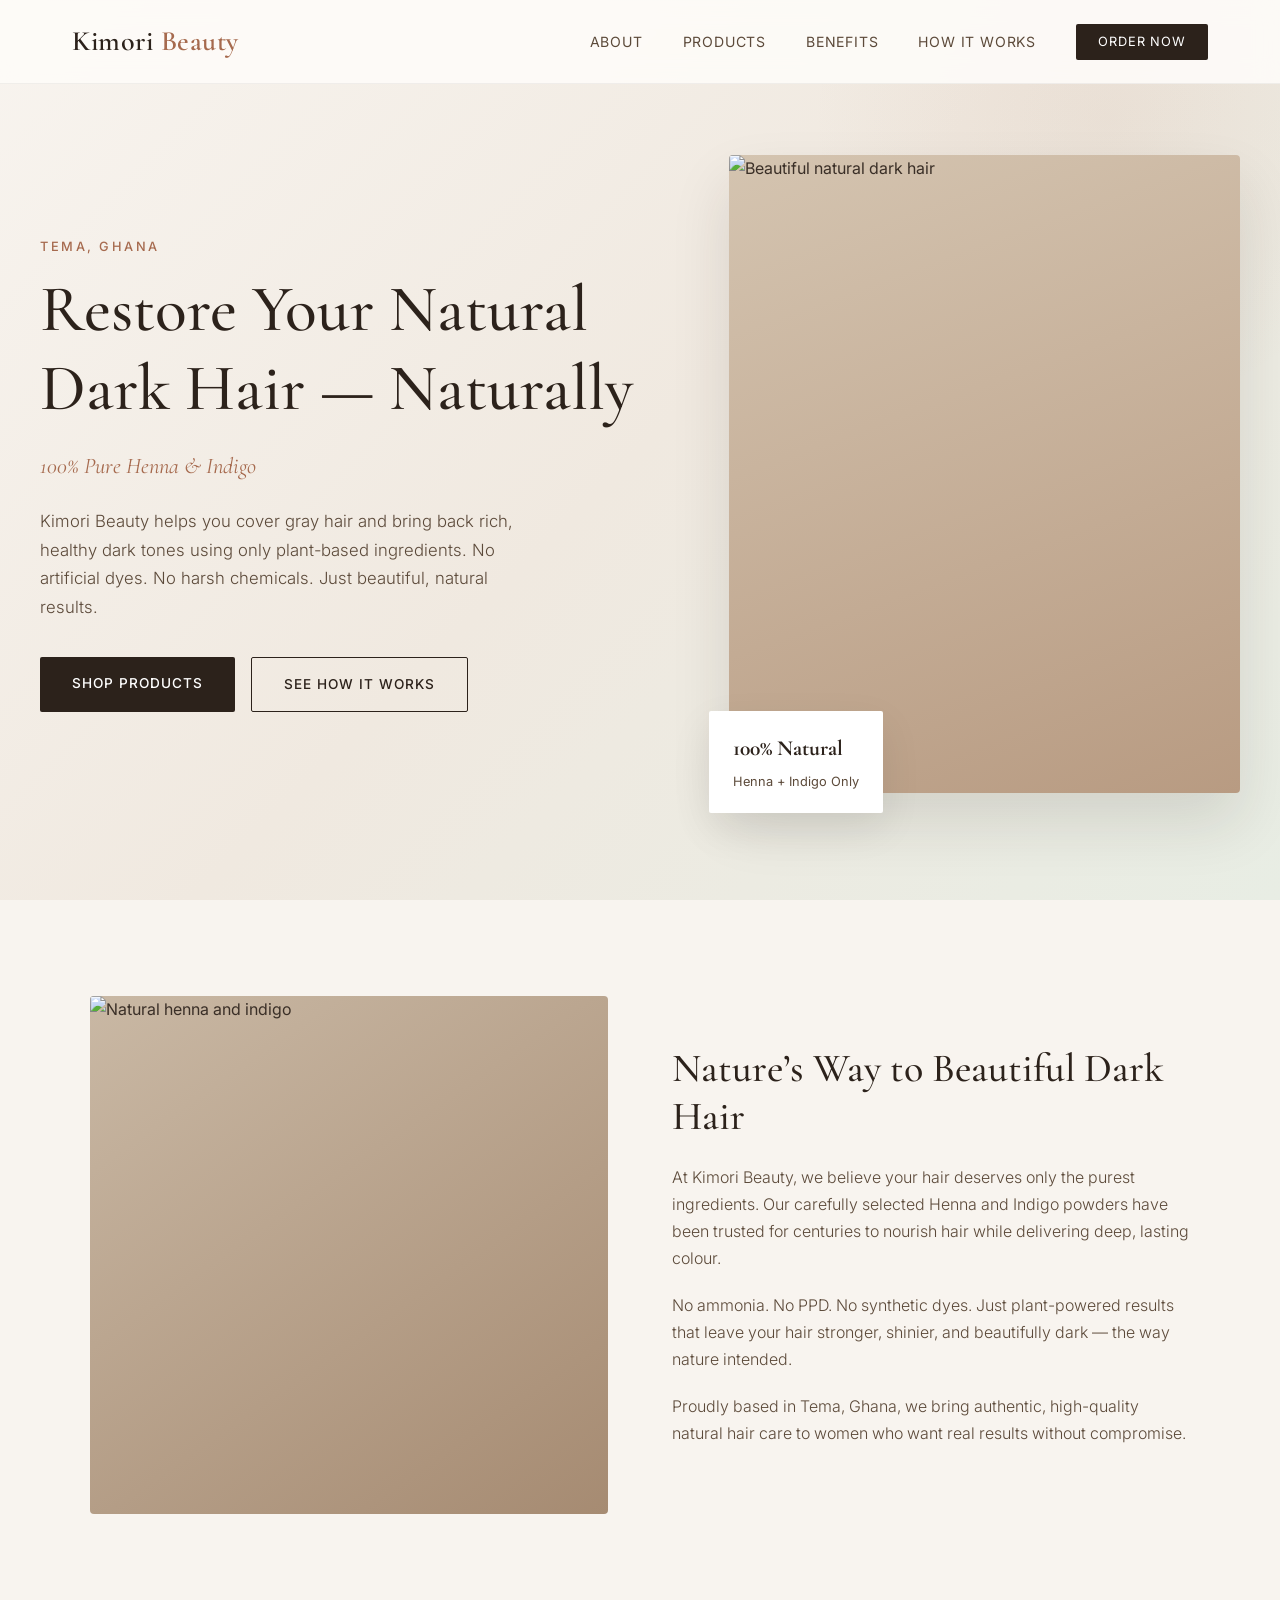
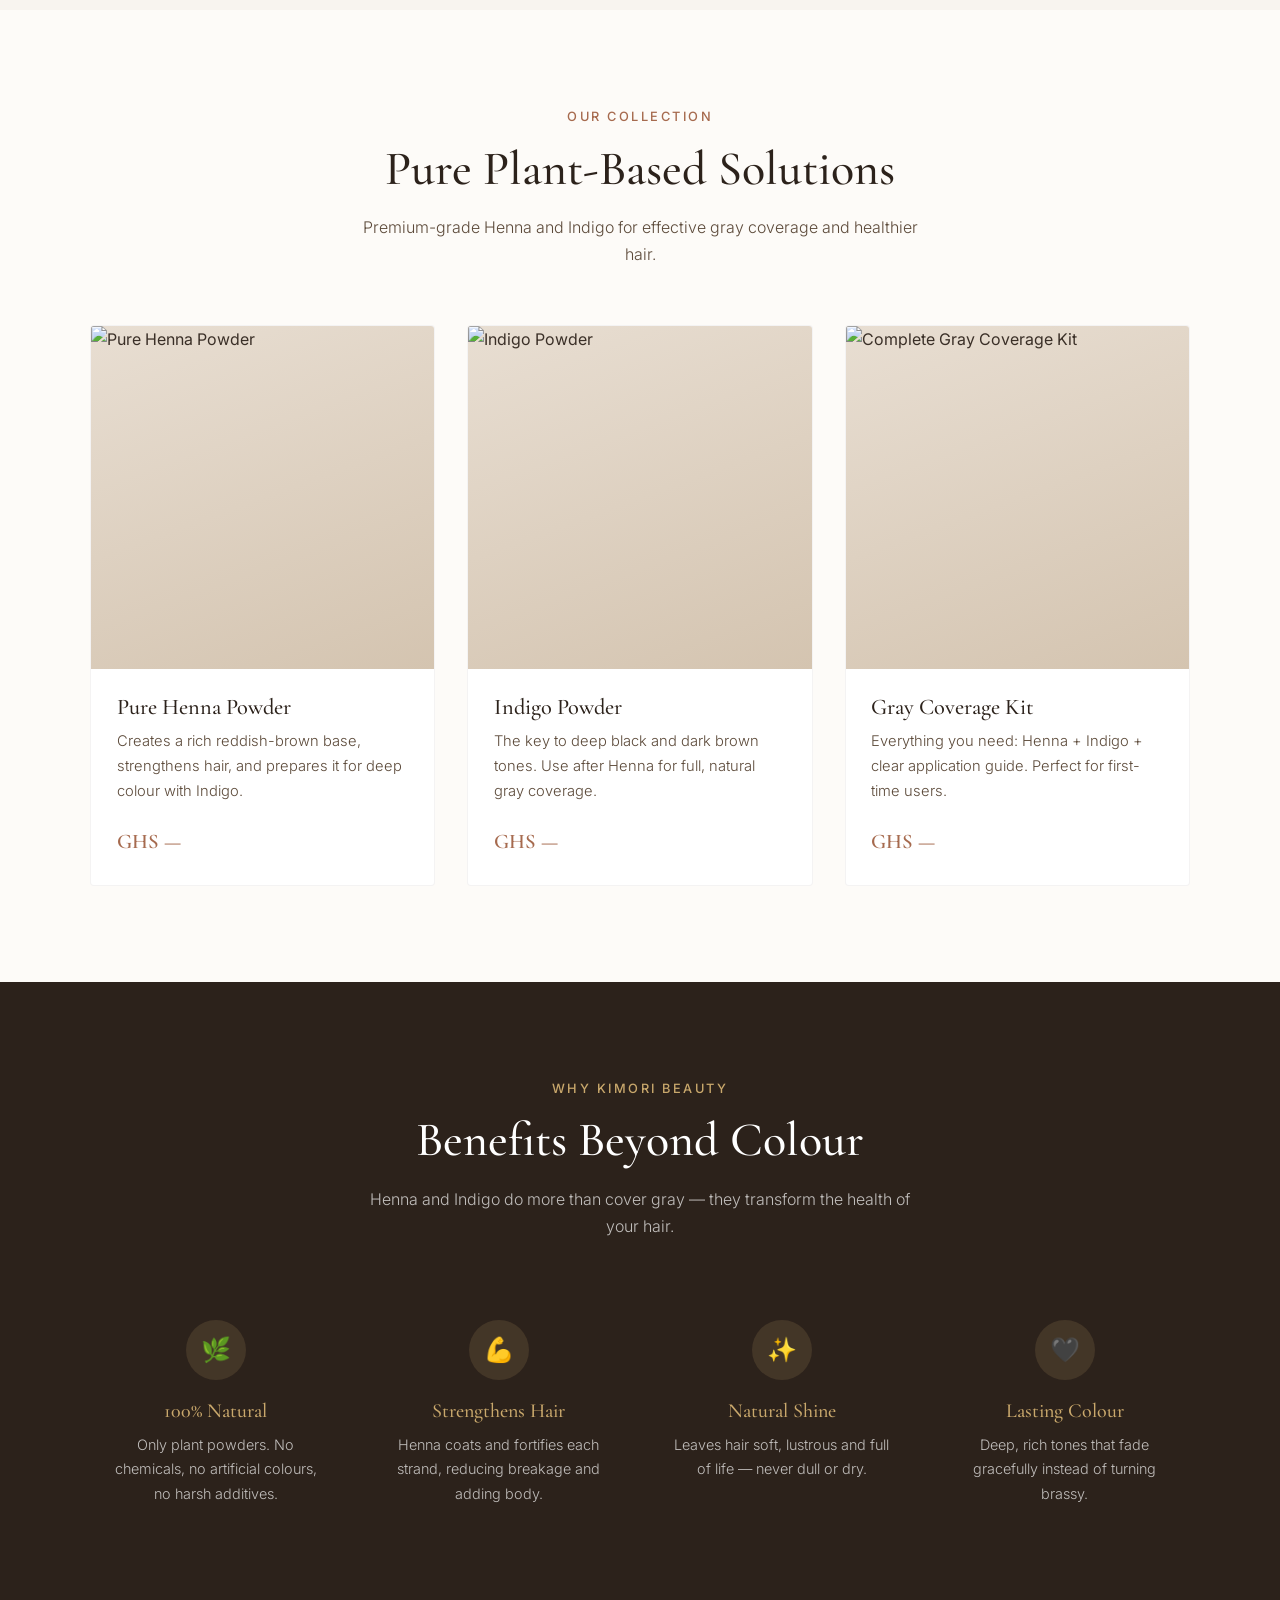
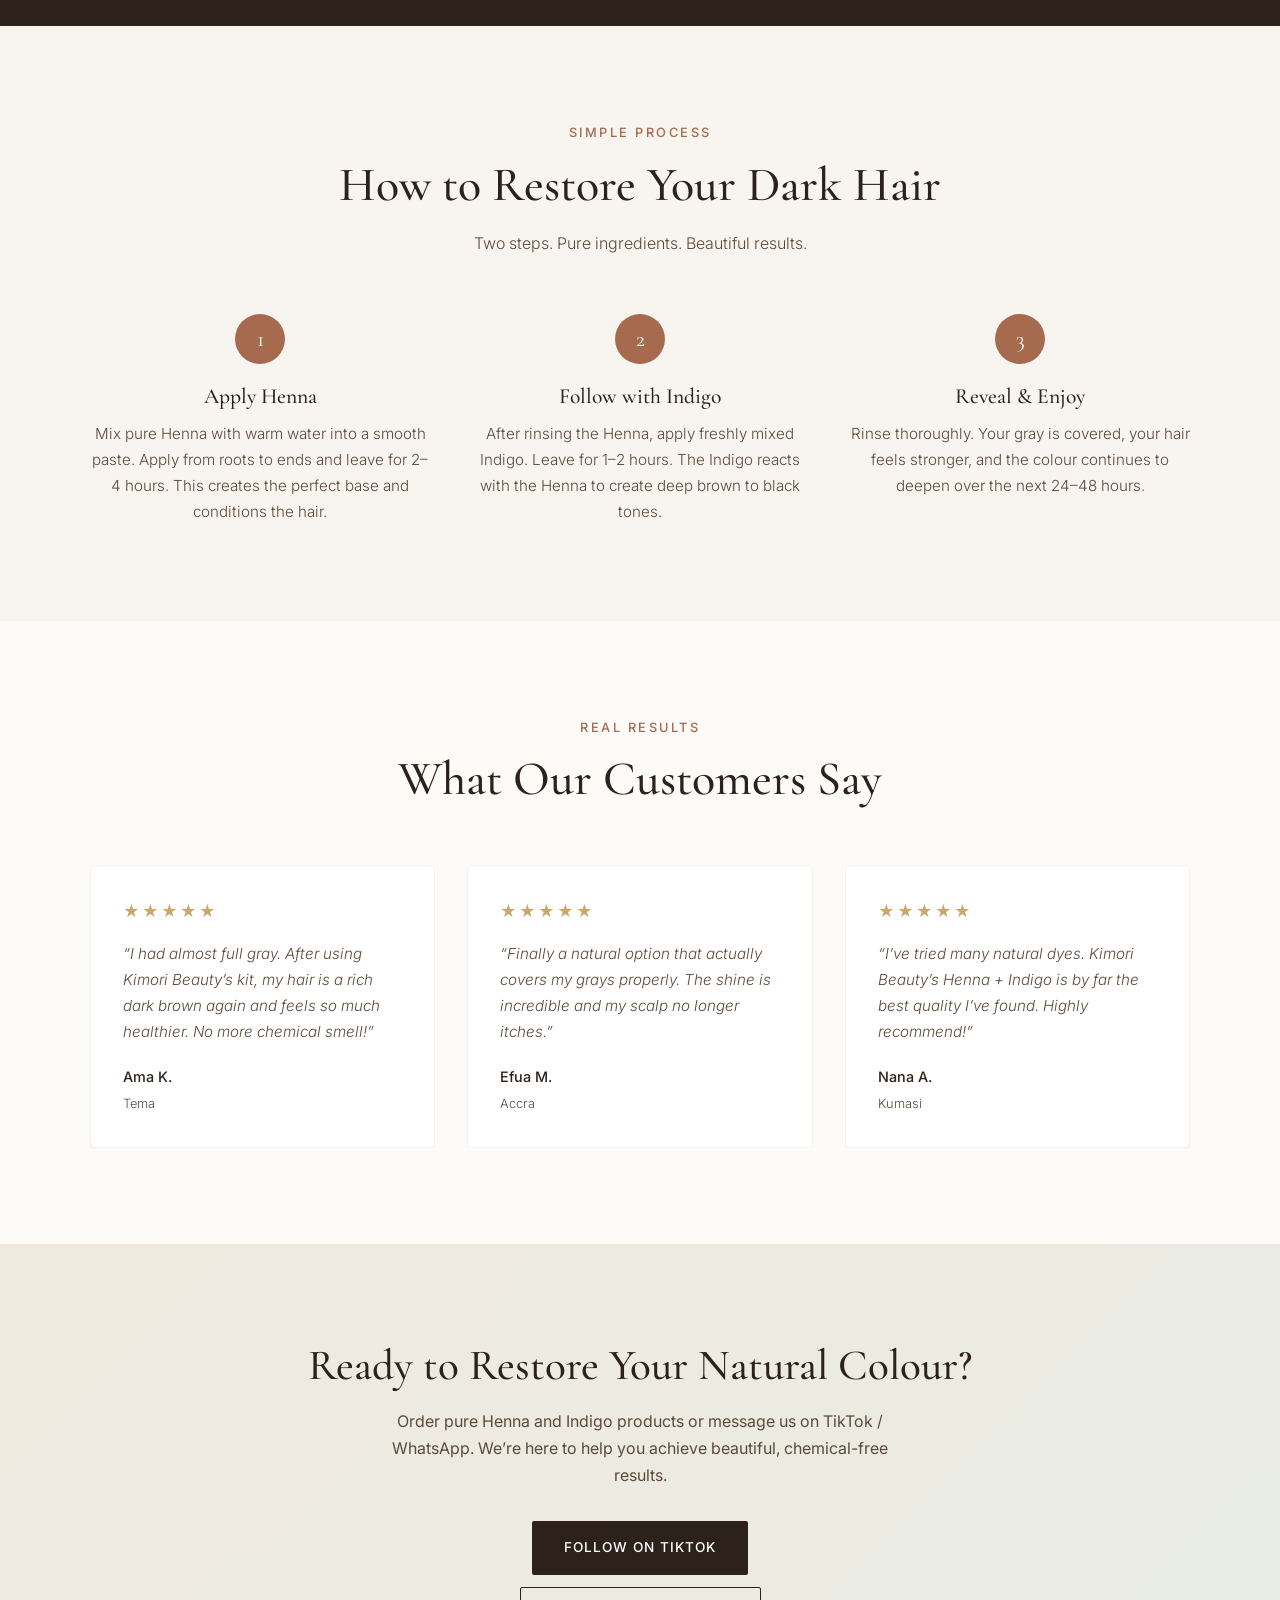
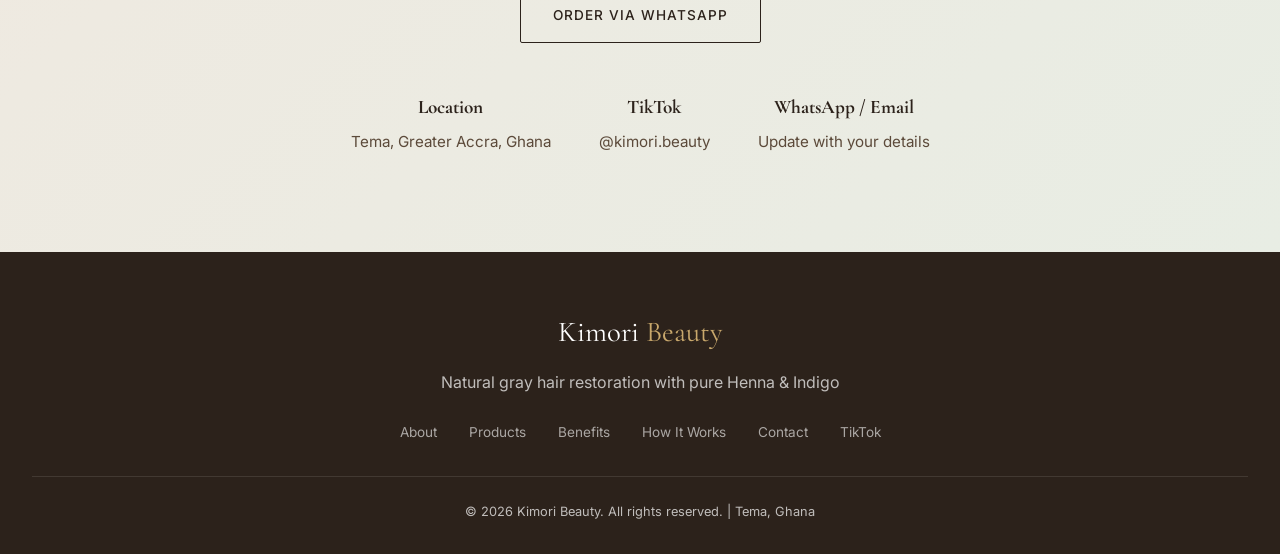
==== Index.html @ 527d9e19 "Add initial HTML structure for Kimori Beauty website This HTML file contains the complete structure " ====
<!DOCTYPE html>
<html lang="en">
<head>
  <meta charset="UTF-8">
  <meta name="viewport" content="width=device-width, initial-scale=1.0">
  <title>Kimori Beauty | Natural Gray Hair Restoration with Henna & Indigo | Tema, Ghana</title>
  <meta name="description" content="Kimori Beauty – Restore your natural dark hair with pure Henna and Indigo. 100% natural, chemical-free gray coverage. Based in Tema, Ghana.">
  <link rel="preconnect" href="https://fonts.googleapis.com">
  <link rel="preconnect" href="https://fonts.gstatic.com" crossorigin>
  <link href="https://fonts.googleapis.com/css2?family=Cormorant+Garamond:ital,wght@0,400;0,500;0,600;0,700;1,400&family=Inter:wght@300;400;500;600&display=swap" rel="stylesheet">
  <style>
    :root {
      --cream: #f8f4ef;
      --warm-white: #fdfbf8;
      --deep-brown: #2c221b;
      --soft-brown: #5c4a3a;
      --terracotta: #a66a4e;
      --sage: #7d8c6e;
      --gold: #c9a86c;
      --text: #3a2f27;
    }

    * { margin: 0; padding: 0; box-sizing: border-box; }

    body {
      font-family: 'Inter', sans-serif;
      background: var(--warm-white);
      color: var(--text);
      line-height: 1.7;
      overflow-x: hidden;
    }

    h1, h2, h3, h4 {
      font-family: 'Cormorant Garamond', serif;
      font-weight: 500;
      line-height: 1.2;
    }

    /* Navigation */
    nav {
      position: fixed;
      top: 0;
      width: 100%;
      z-index: 1000;
      background: rgba(253, 251, 248, 0.93);
      backdrop-filter: blur(12px);
      border-bottom: 1px solid rgba(44, 34, 27, 0.06);
      transition: all 0.3s ease;
    }

    nav.scrolled { box-shadow: 0 4px 30px rgba(44, 34, 27, 0.06); }

    .nav-container {
      max-width: 1200px;
      margin: 0 auto;
      padding: 1.1rem 2rem;
      display: flex;
      justify-content: space-between;
      align-items: center;
    }

    .logo {
      font-family: 'Cormorant Garamond', serif;
      font-size: 1.75rem;
      font-weight: 600;
      color: var(--deep-brown);
      text-decoration: none;
      letter-spacing: 0.5px;
    }

    .logo span { color: var(--terracotta); }

    .nav-links {
      display: flex;
      gap: 2.5rem;
      list-style: none;
    }

    .nav-links a {
      text-decoration: none;
      color: var(--soft-brown);
      font-size: 0.88rem;
      font-weight: 400;
      letter-spacing: 0.8px;
      text-transform: uppercase;
      transition: color 0.3s;
    }

    .nav-links a:hover { color: var(--terracotta); }

    .nav-cta {
      background: var(--deep-brown);
      color: white !important;
      padding: 0.65rem 1.4rem;
      border-radius: 2px;
      font-size: 0.8rem !important;
    }

    .nav-cta:hover { background: var(--terracotta) !important; }

    .mobile-toggle {
      display: none;
      background: none;
      border: none;
      font-size: 1.5rem;
      cursor: pointer;
      color: var(--deep-brown);
    }

    /* Hero */
    .hero {
      min-height: 100vh;
      display: flex;
      align-items: center;
      background: linear-gradient(135deg, #f8f4ef 0%, #f0e9e0 50%, #e8ede4 100%);
      position: relative;
      padding: 8rem 2rem 5rem;
      overflow: hidden;
    }

    .hero::before {
      content: '';
      position: absolute;
      top: -20%;
      right: -10%;
      width: 600px;
      height: 600px;
      background: radial-gradient(circle, rgba(166, 106, 78, 0.08) 0%, transparent 70%);
      border-radius: 50%;
    }

    .hero-content {
      max-width: 1200px;
      margin: 0 auto;
      width: 100%;
      display: grid;
      grid-template-columns: 1.1fr 0.9fr;
      gap: 4rem;
      align-items: center;
      position: relative;
      z-index: 2;
    }

    .hero-text .eyebrow {
      font-size: 0.8rem;
      letter-spacing: 2.5px;
      text-transform: uppercase;
      color: var(--terracotta);
      margin-bottom: 0.8rem;
      font-weight: 500;
    }

    .hero-text h1 {
      font-size: clamp(2.8rem, 5.5vw, 4.1rem);
      color: var(--deep-brown);
      margin-bottom: 1.2rem;
    }

    .hero-text .subtitle {
      font-family: 'Cormorant Garamond', serif;
      font-size: 1.4rem;
      color: var(--terracotta);
      font-style: italic;
      margin-bottom: 1.4rem;
    }

    .hero-text p {
      font-size: 1.05rem;
      color: var(--soft-brown);
      max-width: 480px;
      margin-bottom: 2.2rem;
      font-weight: 300;
    }

    .hero-btns {
      display: flex;
      gap: 1rem;
      flex-wrap: wrap;
    }

    .btn {
      display: inline-block;
      padding: 0.95rem 2rem;
      text-decoration: none;
      font-size: 0.85rem;
      letter-spacing: 1px;
      text-transform: uppercase;
      font-weight: 500;
      transition: all 0.3s ease;
      border-radius: 2px;
    }

    .btn-primary {
      background: var(--deep-brown);
      color: white;
    }

    .btn-primary:hover {
      background: var(--terracotta);
      transform: translateY(-2px);
    }

    .btn-secondary {
      border: 1px solid var(--deep-brown);
      color: var(--deep-brown);
    }

    .btn-secondary:hover {
      background: var(--deep-brown);
      color: white;
    }

    .hero-image {
      position: relative;
    }

    .hero-image-inner {
      aspect-ratio: 4/5;
      background: linear-gradient(160deg, #d4c4b0, #b89b82);
      border-radius: 4px;
      overflow: hidden;
      box-shadow: 0 30px 60px rgba(44, 34, 27, 0.12);
    }

    .hero-image-inner img {
      width: 100%;
      height: 100%;
      object-fit: cover;
    }

    .hero-badge {
      position: absolute;
      bottom: -20px;
      left: -20px;
      background: white;
      padding: 1.2rem 1.5rem;
      box-shadow: 0 15px 40px rgba(0,0,0,0.08);
      border-radius: 2px;
    }

    .hero-badge strong {
      display: block;
      font-family: 'Cormorant Garamond', serif;
      font-size: 1.35rem;
      color: var(--deep-brown);
    }

    .hero-badge span {
      font-size: 0.8rem;
      color: var(--soft-brown);
    }

    /* Sections */
    section { padding: 6rem 2rem; }

    .container {
      max-width: 1100px;
      margin: 0 auto;
    }

    .section-header {
      text-align: center;
      margin-bottom: 3.5rem;
    }

    .section-header .eyebrow {
      font-size: 0.8rem;
      letter-spacing: 2.5px;
      text-transform: uppercase;
      color: var(--terracotta);
      margin-bottom: 0.8rem;
      font-weight: 500;
    }

    .section-header h2 {
      font-size: clamp(2.2rem, 4vw, 3rem);
      color: var(--deep-brown);
      margin-bottom: 1rem;
    }

    .section-header p {
      max-width: 560px;
      margin: 0 auto;
      color: var(--soft-brown);
      font-weight: 300;
    }

    /* Welcome */
    .welcome { background: var(--cream); }

    .welcome-grid {
      display: grid;
      grid-template-columns: 1fr 1fr;
      gap: 4rem;
      align-items: center;
    }

    .welcome-text h2 {
      font-size: 2.5rem;
      color: var(--deep-brown);
      margin-bottom: 1.5rem;
    }

    .welcome-text p {
      margin-bottom: 1.2rem;
      color: var(--soft-brown);
      font-weight: 300;
    }

    .welcome-image {
      aspect-ratio: 1;
      background: linear-gradient(145deg, #c9b8a4, #a68b72);
      border-radius: 4px;
      overflow: hidden;
    }

    .welcome-image img {
      width: 100%;
      height: 100%;
      object-fit: cover;
    }

    /* Products */
    .products { background: var(--warm-white); }

    .products-grid {
      display: grid;
      grid-template-columns: repeat(3, 1fr);
      gap: 2rem;
    }

    .product-card {
      background: white;
      border-radius: 4px;
      overflow: hidden;
      transition: transform 0.35s ease, box-shadow 0.35s ease;
      border: 1px solid rgba(44, 34, 27, 0.05);
    }

    .product-card:hover {
      transform: translateY(-8px);
      box-shadow: 0 25px 50px rgba(44, 34, 27, 0.1);
    }

    .product-image {
      aspect-ratio: 1;
      background: linear-gradient(160deg, #e8ded2, #d4c4b0);
      overflow: hidden;
    }

    .product-image img {
      width: 100%;
      height: 100%;
      object-fit: cover;
    }

    .product-info { padding: 1.6rem; }

    .product-info h3 {
      font-size: 1.4rem;
      color: var(--deep-brown);
      margin-bottom: 0.5rem;
    }

    .product-info p {
      font-size: 0.92rem;
      color: var(--soft-brown);
      margin-bottom: 1.2rem;
      font-weight: 300;
    }

    .product-price {
      font-family: 'Cormorant Garamond', serif;
      font-size: 1.3rem;
      color: var(--terracotta);
      font-weight: 600;
    }

    /* Benefits */
    .benefits {
      background: var(--deep-brown);
      color: white;
    }

    .benefits .section-header .eyebrow { color: var(--gold); }
    .benefits .section-header h2 { color: white; }
    .benefits .section-header p { color: rgba(255,255,255,0.7); }

    .benefits-grid {
      display: grid;
      grid-template-columns: repeat(4, 1fr);
      gap: 2rem;
    }

    .benefit-card {
      text-align: center;
      padding: 1.5rem 1rem;
    }

    .benefit-icon {
      width: 60px;
      height: 60px;
      background: rgba(201, 168, 108, 0.15);
      border-radius: 50%;
      display: flex;
      align-items: center;
      justify-content: center;
      margin: 0 auto 1.2rem;
      font-size: 1.5rem;
    }

    .benefit-card h3 {
      font-size: 1.25rem;
      margin-bottom: 0.6rem;
      color: var(--gold);
    }

    .benefit-card p {
      font-size: 0.9rem;
      color: rgba(255,255,255,0.7);
      font-weight: 300;
    }

    /* Process */
    .process { background: var(--cream); }

    .process-steps {
      display: grid;
      grid-template-columns: repeat(3, 1fr);
      gap: 2.5rem;
    }

    .step { text-align: center; }

    .step-number {
      width: 50px;
      height: 50px;
      background: var(--terracotta);
      color: white;
      border-radius: 50%;
      display: flex;
      align-items: center;
      justify-content: center;
      font-family: 'Cormorant Garamond', serif;
      font-size: 1.4rem;
      margin: 0 auto 1.3rem;
    }

    .step h3 {
      font-size: 1.35rem;
      color: var(--deep-brown);
      margin-bottom: 0.7rem;
    }

    .step p {
      color: var(--soft-brown);
      font-weight: 300;
      font-size: 0.95rem;
    }

    /* Testimonials */
    .testimonials { background: var(--warm-white); }

    .testimonial-grid {
      display: grid;
      grid-template-columns: repeat(3, 1fr);
      gap: 2rem;
    }

    .testimonial-card {
      background: white;
      padding: 2rem;
      border-radius: 4px;
      border: 1px solid rgba(44, 34, 27, 0.06);
    }

    .stars {
      color: var(--gold);
      margin-bottom: 1rem;
      letter-spacing: 2px;
    }

    .testimonial-card p {
      font-style: italic;
      color: var(--soft-brown);
      margin-bottom: 1.3rem;
      font-weight: 300;
      font-size: 0.95rem;
    }

    .testimonial-author {
      font-weight: 500;
      color: var(--deep-brown);
      font-size: 0.9rem;
    }

    .testimonial-author span {
      display: block;
      font-weight: 300;
      color: var(--soft-brown);
      font-size: 0.8rem;
      margin-top: 0.2rem;
    }

    /* Contact */
    .contact {
      background: linear-gradient(135deg, #f0e9e0, #e8ede4);
      text-align: center;
    }

    .contact h2 {
      font-size: 2.7rem;
      color: var(--deep-brown);
      margin-bottom: 1rem;
    }

    .contact p {
      max-width: 520px;
      margin: 0 auto 2rem;
      color: var(--soft-brown);
    }

    .contact-info {
      display: flex;
      justify-content: center;
      gap: 3rem;
      flex-wrap: wrap;
      margin-top: 3rem;
    }

    .contact-item strong {
      display: block;
      font-family: 'Cormorant Garamond', serif;
      font-size: 1.2rem;
      color: var(--deep-brown);
      margin-bottom: 0.3rem;
    }

    .contact-item span {
      color: var(--soft-brown);
      font-size: 0.95rem;
    }

    /* Footer */
    footer {
      background: var(--deep-brown);
      color: rgba(255,255,255,0.7);
      padding: 3.5rem 2rem 2rem;
      text-align: center;
    }

    .footer-logo {
      font-family: 'Cormorant Garamond', serif;
      font-size: 1.8rem;
      color: white;
      margin-bottom: 0.8rem;
    }

    .footer-logo span { color: var(--gold); }

    .footer-links {
      display: flex;
      justify-content: center;
      gap: 2rem;
      margin: 1.5rem 0;
      flex-wrap: wrap;
    }

    .footer-links a {
      color: rgba(255,255,255,0.6);
      text-decoration: none;
      font-size: 0.85rem;
      transition: color 0.3s;
    }

    .footer-links a:hover { color: var(--gold); }

    .footer-bottom {
      margin-top: 2rem;
      padding-top: 1.5rem;
      border-top: 1px solid rgba(255,255,255,0.1);
      font-size: 0.8rem;
    }

    /* Responsive */
    @media (max-width: 900px) {
      .hero-content,
      .welcome-grid {
        grid-template-columns: 1fr;
        gap: 2.5rem;
      }

      .hero {
        padding-top: 7rem;
        text-align: center;
      }

      .hero-text p { margin-left: auto; margin-right: auto; }
      .hero-btns { justify-content: center; }

      .products-grid,
      .benefits-grid,
      .process-steps,
      .testimonial-grid {
        grid-template-columns: 1fr;
        max-width: 400px;
        margin: 0 auto;
      }

      .nav-links { display: none; }
      .mobile-toggle { display: block; }
    }
  </style>
</head>
<body>

  <!-- Navigation -->
  <nav id="navbar">
    <div class="nav-container">
      <a href="#" class="logo">Kimori <span>Beauty</span></a>
      <ul class="nav-links">
        <li><a href="#about">About</a></li>
        <li><a href="#products">Products</a></li>
        <li><a href="#benefits">Benefits</a></li>
        <li><a href="#process">How It Works</a></li>
        <li><a href="#contact" class="nav-cta">Order Now</a></li>
      </ul>
      <button class="mobile-toggle" aria-label="Menu">☰</button>
    </div>
  </nav>

  <!-- Hero -->
  <section class="hero">
    <div class="hero-content">
      <div class="hero-text">
        <div class="eyebrow">Tema, Ghana</div>
        <h1>Restore Your Natural Dark Hair — Naturally</h1>
        <div class="subtitle">100% Pure Henna & Indigo</div>
        <p>Kimori Beauty helps you cover gray hair and bring back rich, healthy dark tones using only plant-based ingredients. No artificial dyes. No harsh chemicals. Just beautiful, natural results.</p>
        <div class="hero-btns">
          <a href="#products" class="btn btn-primary">Shop Products</a>
          <a href="#process" class="btn btn-secondary">See How It Works</a>
        </div>
      </div>
      <div class="hero-image">
        <div class="hero-image-inner">
          <img src="https://images.unsplash.com/photo-1522337360788-8b13dee7a37e?w=800&q=80" alt="Beautiful natural dark hair">
        </div>
        <div class="hero-badge">
          <strong>100% Natural</strong>
          <span>Henna + Indigo Only</span>
        </div>
      </div>
    </div>
  </section>

  <!-- About -->
  <section class="welcome" id="about">
    <div class="container">
      <div class="welcome-grid">
        <div class="welcome-image">
          <img src="https://images.unsplash.com/photo-1605497788044-5a32c7078486?w=700&q=80" alt="Natural henna and indigo">
        </div>
        <div class="welcome-text">
          <h2>Nature’s Way to Beautiful Dark Hair</h2>
          <p>At Kimori Beauty, we believe your hair deserves only the purest ingredients. Our carefully selected Henna and Indigo powders have been trusted for centuries to nourish hair while delivering deep, lasting colour.</p>
          <p>No ammonia. No PPD. No synthetic dyes. Just plant-powered results that leave your hair stronger, shinier, and beautifully dark — the way nature intended.</p>
          <p>Proudly based in Tema, Ghana, we bring authentic, high-quality natural hair care to women who want real results without compromise.</p>
        </div>
      </div>
    </div>
  </section>

  <!-- Products -->
  <section class="products" id="products">
    <div class="container">
      <div class="section-header">
        <div class="eyebrow">Our Collection</div>
        <h2>Pure Plant-Based Solutions</h2>
        <p>Premium-grade Henna and Indigo for effective gray coverage and healthier hair.</p>
      </div>
      <div class="products-grid">
        <div class="product-card">
          <div class="product-image">
            <img src="https://images.unsplash.com/photo-1556228578-0d85b1a4d571?w=600&q=80" alt="Pure Henna Powder">
          </div>
          <div class="product-info">
            <h3>Pure Henna Powder</h3>
            <p>Creates a rich reddish-brown base, strengthens hair, and prepares it for deep colour with Indigo.</p>
            <div class="product-price">GHS —</div>
          </div>
        </div>
        <div class="product-card">
          <div class="product-image">
            <img src="https://images.unsplash.com/photo-1571781926291-c477ebfd024b?w=600&q=80" alt="Indigo Powder">
          </div>
          <div class="product-info">
            <h3>Indigo Powder</h3>
            <p>The key to deep black and dark brown tones. Use after Henna for full, natural gray coverage.</p>
            <div class="product-price">GHS —</div>
          </div>
        </div>
        <div class="product-card">
          <div class="product-image">
            <img src="https://images.unsplash.com/photo-1596755389378-c31d21fd1273?w=600&q=80" alt="Complete Gray Coverage Kit">
          </div>
          <div class="product-info">
            <h3>Gray Coverage Kit</h3>
            <p>Everything you need: Henna + Indigo + clear application guide. Perfect for first-time users.</p>
            <div class="product-price">GHS —</div>
          </div>
        </div>
      </div>
    </div>
  </section>

  <!-- Benefits -->
  <section class="benefits" id="benefits">
    <div class="container">
      <div class="section-header">
        <div class="eyebrow">Why Kimori Beauty</div>
        <h2>Benefits Beyond Colour</h2>
        <p>Henna and Indigo do more than cover gray — they transform the health of your hair.</p>
      </div>
      <div class="benefits-grid">
        <div class="benefit-card">
          <div class="benefit-icon">🌿</div>
          <h3>100% Natural</h3>
          <p>Only plant powders. No chemicals, no artificial colours, no harsh additives.</p>
        </div>
        <div class="benefit-card">
          <div class="benefit-icon">💪</div>
          <h3>Strengthens Hair</h3>
          <p>Henna coats and fortifies each strand, reducing breakage and adding body.</p>
        </div>
        <div class="benefit-card">
          <div class="benefit-icon">✨</div>
          <h3>Natural Shine</h3>
          <p>Leaves hair soft, lustrous and full of life — never dull or dry.</p>
        </div>
        <div class="benefit-card">
          <div class="benefit-icon">🖤</div>
          <h3>Lasting Colour</h3>
          <p>Deep, rich tones that fade gracefully instead of turning brassy.</p>
        </div>
      </div>
    </div>
  </section>

  <!-- How It Works -->
  <section class="process" id="process">
    <div class="container">
      <div class="section-header">
        <div class="eyebrow">Simple Process</div>
        <h2>How to Restore Your Dark Hair</h2>
        <p>Two steps. Pure ingredients. Beautiful results.</p>
      </div>
      <div class="process-steps">
        <div class="step">
          <div class="step-number">1</div>
          <h3>Apply Henna</h3>
          <p>Mix pure Henna with warm water into a smooth paste. Apply from roots to ends and leave for 2–4 hours. This creates the perfect base and conditions the hair.</p>
        </div>
        <div class="step">
          <div class="step-number">2</div>
          <h3>Follow with Indigo</h3>
          <p>After rinsing the Henna, apply freshly mixed Indigo. Leave for 1–2 hours. The Indigo reacts with the Henna to create deep brown to black tones.</p>
        </div>
        <div class="step">
          <div class="step-number">3</div>
          <h3>Reveal & Enjoy</h3>
          <p>Rinse thoroughly. Your gray is covered, your hair feels stronger, and the colour continues to deepen over the next 24–48 hours.</p>
        </div>
      </div>
    </div>
  </section>

  <!-- Testimonials -->
  <section class="testimonials">
    <div class="container">
      <div class="section-header">
        <div class="eyebrow">Real Results</div>
        <h2>What Our Customers Say</h2>
      </div>
      <div class="testimonial-grid">
        <div class="testimonial-card">
          <div class="stars">★★★★★</div>
          <p>“I had almost full gray. After using Kimori Beauty’s kit, my hair is a rich dark brown again and feels so much healthier. No more chemical smell!”</p>
          <div class="testimonial-author">Ama K.<span>Tema</span></div>
        </div>
        <div class="testimonial-card">
          <div class="stars">★★★★★</div>
          <p>“Finally a natural option that actually covers my grays properly. The shine is incredible and my scalp no longer itches.”</p>
          <div class="testimonial-author">Efua M.<span>Accra</span></div>
        </div>
        <div class="testimonial-card">
          <div class="stars">★★★★★</div>
          <p>“I’ve tried many natural dyes. Kimori Beauty’s Henna + Indigo is by far the best quality I’ve found. Highly recommend!”</p>
          <div class="testimonial-author">Nana A.<span>Kumasi</span></div>
        </div>
      </div>
    </div>
  </section>

  <!-- Contact / CTA -->
  <section class="contact" id="contact">
    <div class="container">
      <h2>Ready to Restore Your Natural Colour?</h2>
      <p>Order pure Henna and Indigo products or message us on TikTok / WhatsApp. We’re here to help you achieve beautiful, chemical-free results.</p>
      <a href="https://www.tiktok.com/@kimori.beauty" class="btn btn-primary" target="_blank" style="margin-bottom: 0.8rem;">Follow on TikTok</a>
      <br>
      <a href="https://wa.me/233XXXXXXXXX" class="btn btn-secondary">Order via WhatsApp</a>
      <div class="contact-info">
        <div class="contact-item">
          <strong>Location</strong>
          <span>Tema, Greater Accra, Ghana</span>
        </div>
        <div class="contact-item">
          <strong>TikTok</strong>
          <span>@kimori.beauty</span>
        </div>
        <div class="contact-item">
          <strong>WhatsApp / Email</strong>
          <span>Update with your details</span>
        </div>
      </div>
    </div>
  </section>

  <!-- Footer -->
  <footer>
    <div class="footer-logo">Kimori <span>Beauty</span></div>
    <p>Natural gray hair restoration with pure Henna & Indigo</p>
    <div class="footer-links">
      <a href="#about">About</a>
      <a href="#products">Products</a>
      <a href="#benefits">Benefits</a>
      <a href="#process">How It Works</a>
      <a href="#contact">Contact</a>
      <a href="https://www.tiktok.com/@kimori.beauty" target="_blank">TikTok</a>
    </div>
    <div class="footer-bottom">
      © 2026 Kimori Beauty. All rights reserved. | Tema, Ghana
    </div>
  </footer>

  <script>
    window.addEventListener('scroll', () => {
      const nav = document.getElementById('navbar');
      nav.classList.toggle('scrolled', window.scrollY > 50);
    });

    document.querySelectorAll('a[href^="#"]').forEach(anchor => {
      anchor.addEventListener('click', function (e) {
        e.preventDefault();
        const target = document.querySelector(this.getAttribute('href'));
        if (target) target.scrollIntoView({ behavior: 'smooth', block: 'start' });
      });
    });
  </script>
</body>
</html>
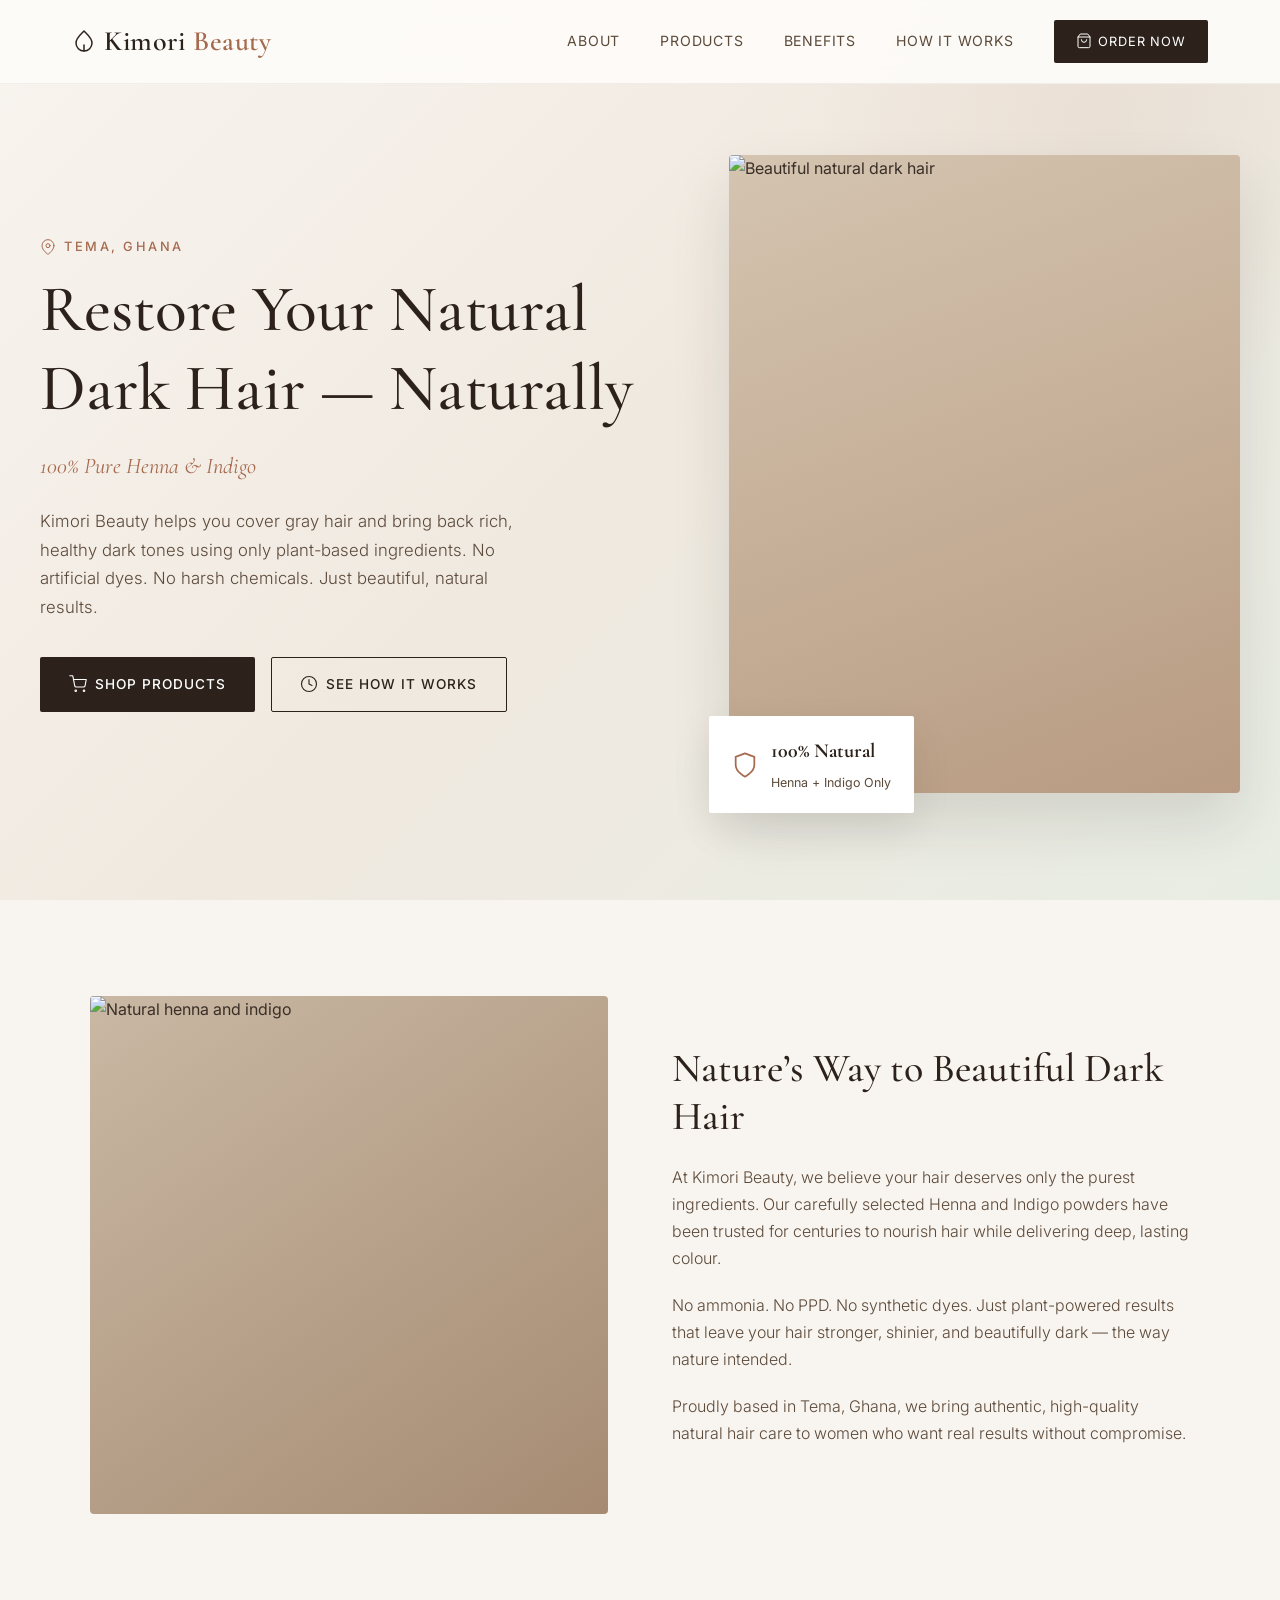
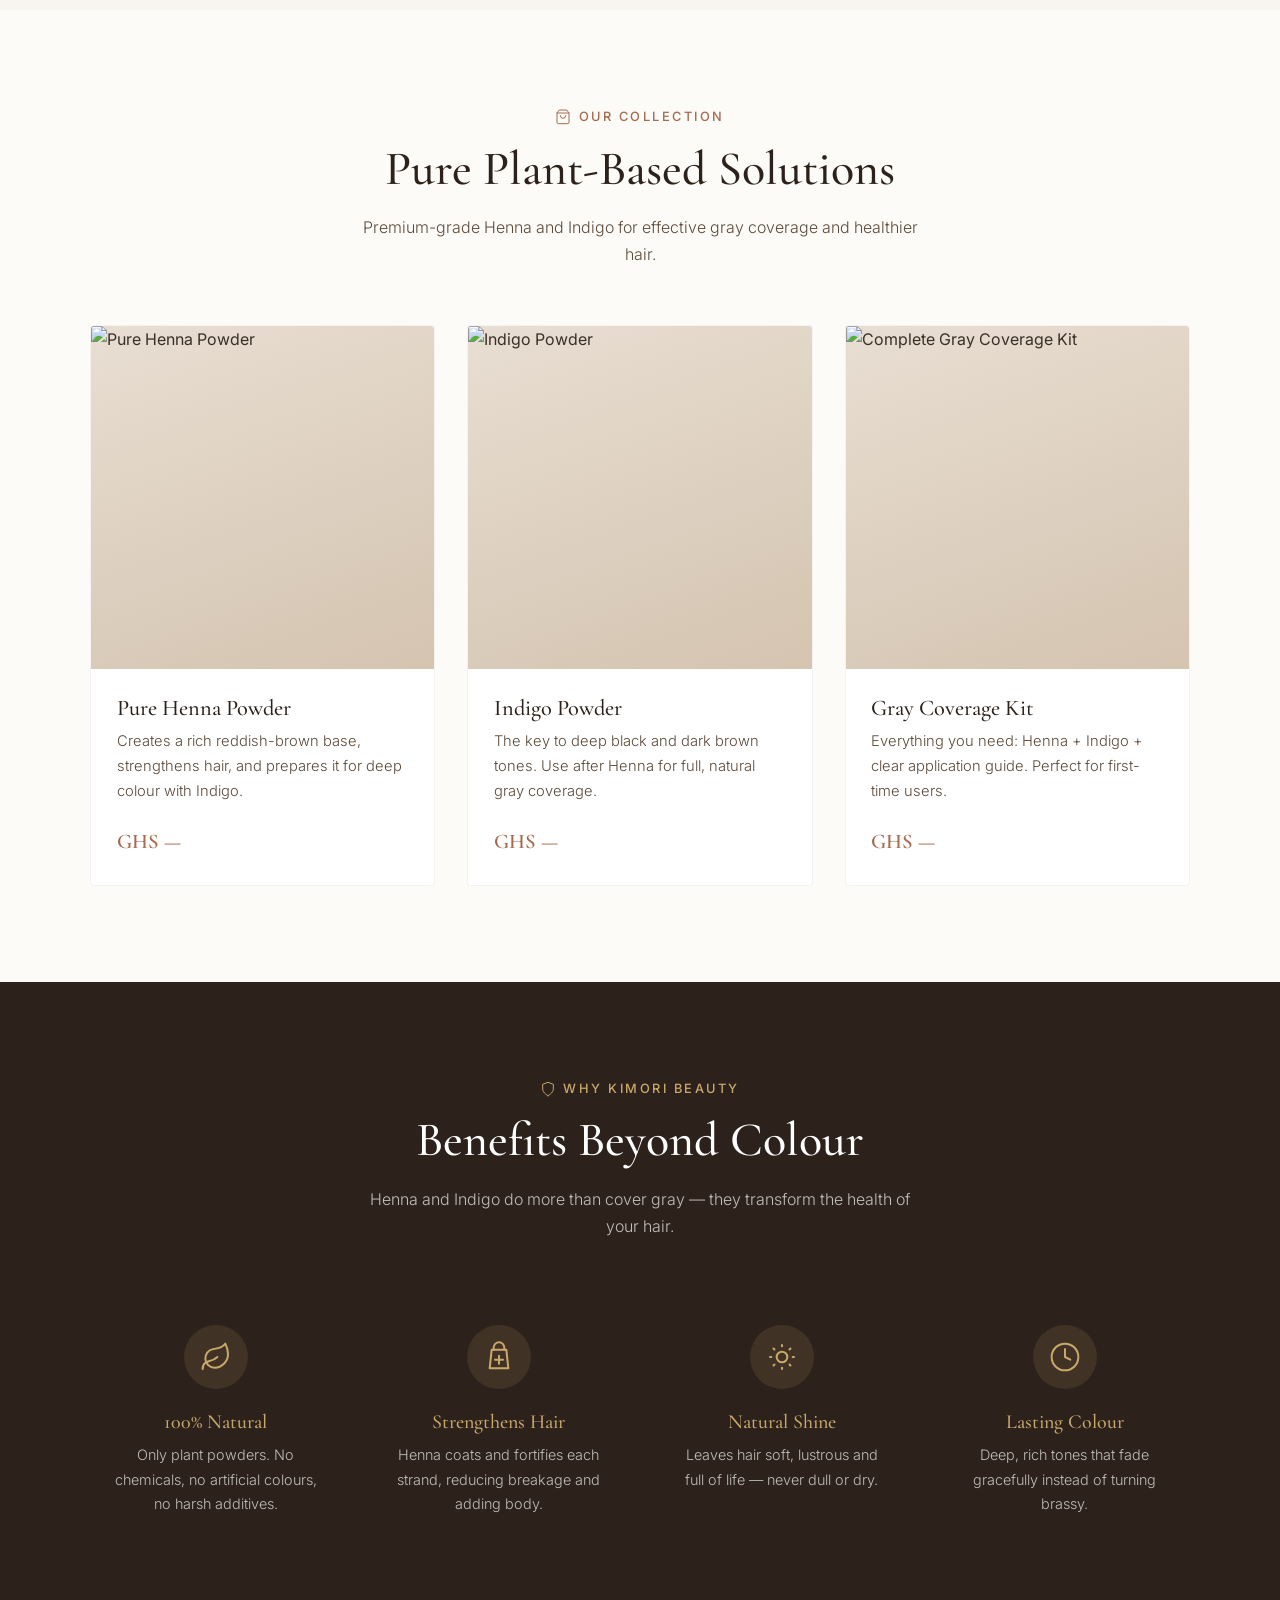
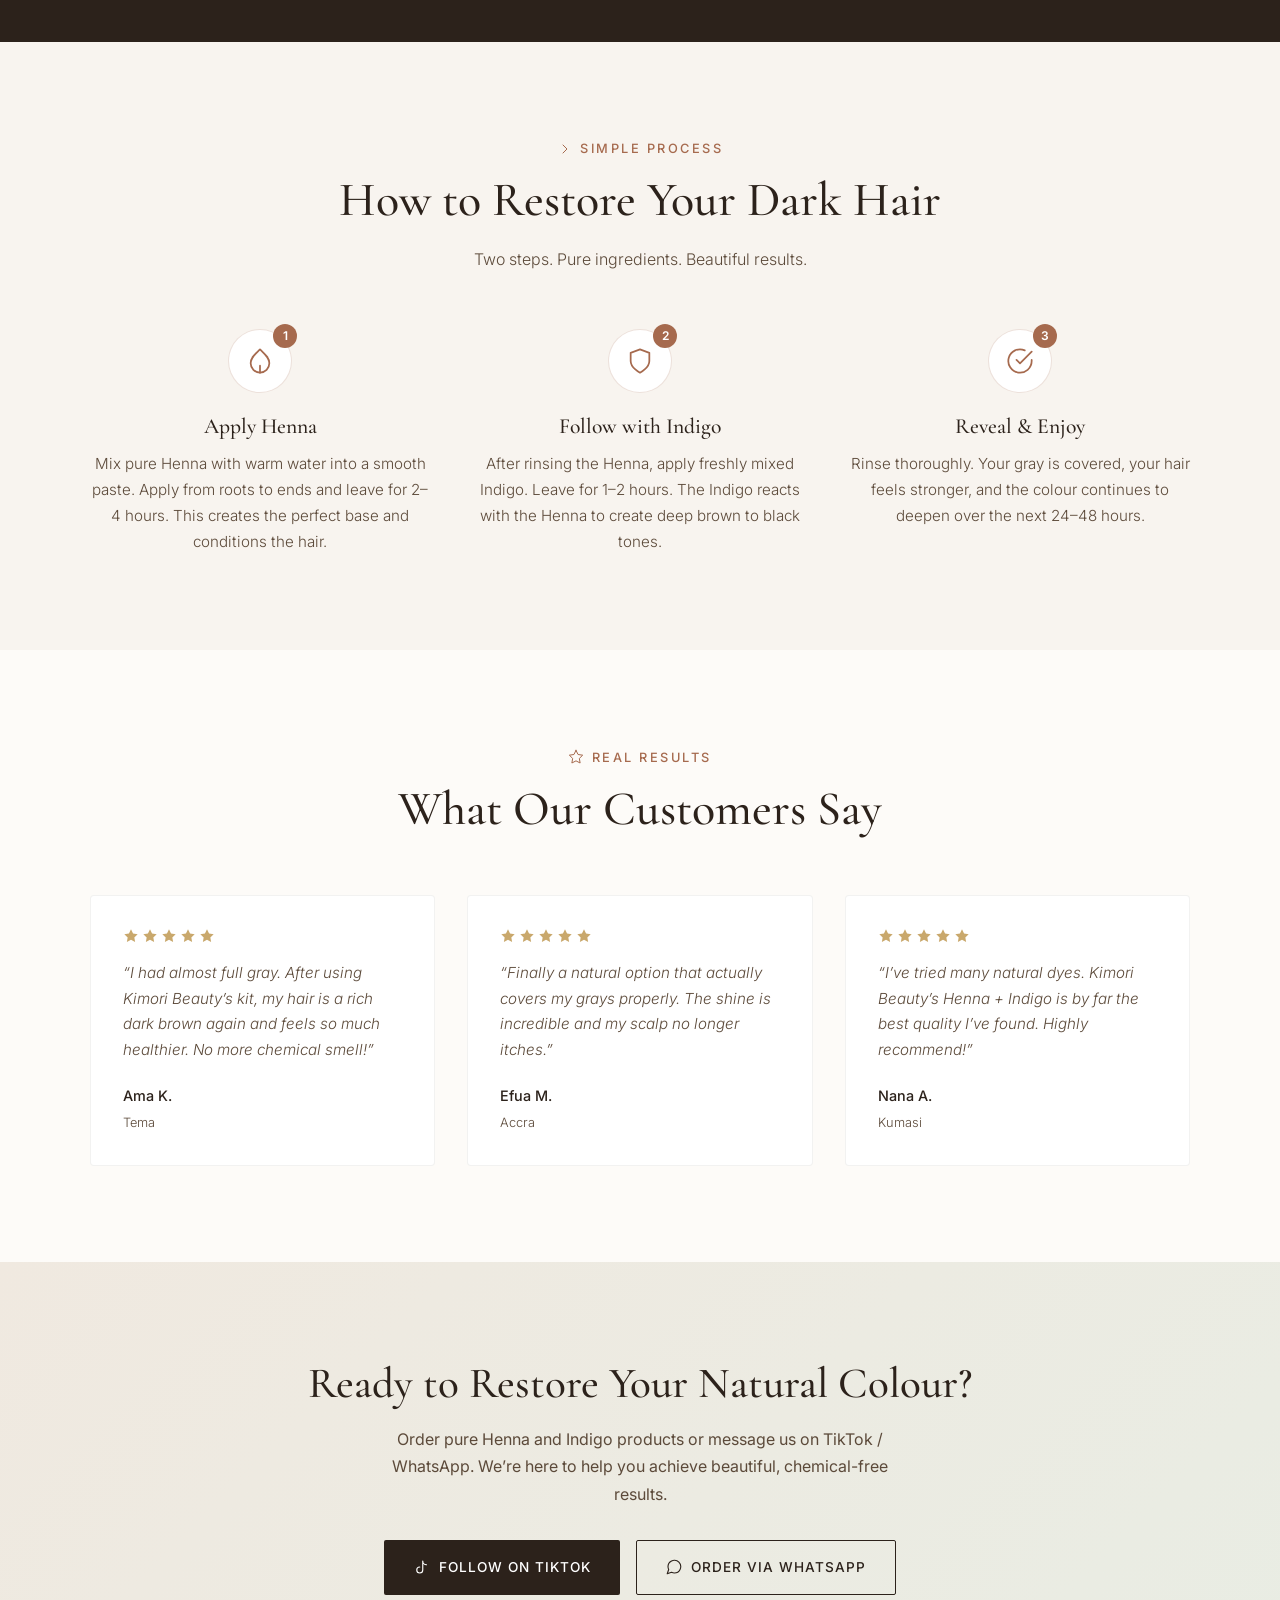
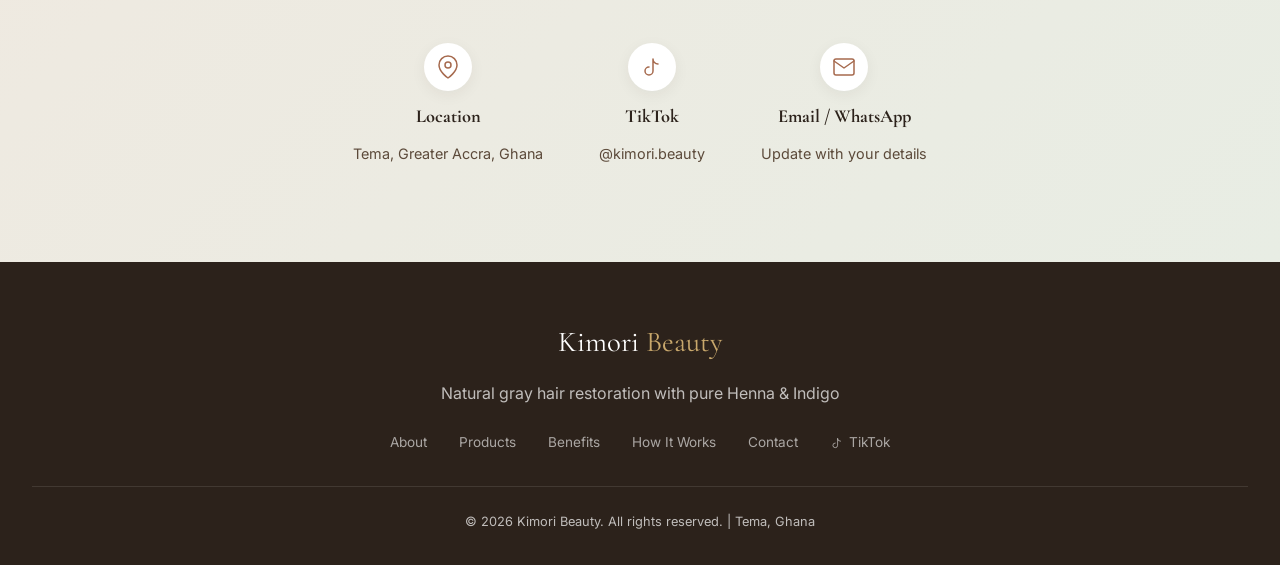
==== commit b21d58eb: "Enhance icon styles and layout adjustments Added new icon styles and adjusted layout for better alig" ====
--- a/Index.html
+++ b/Index.html
@@ -36,13 +36,34 @@
       line-height: 1.2;
     }
 
+    /* Icons */
+    .icon {
+      width: 24px;
+      height: 24px;
+      stroke: currentColor;
+      stroke-width: 1.5;
+      fill: none;
+      stroke-linecap: round;
+      stroke-linejoin: round;
+    }
+
+    .icon-lg {
+      width: 28px;
+      height: 28px;
+    }
+
+    .icon-xl {
+      width: 32px;
+      height: 32px;
+    }
+
     /* Navigation */
     nav {
       position: fixed;
       top: 0;
       width: 100%;
       z-index: 1000;
-      background: rgba(253, 251, 248, 0.93);
+      background: rgba(253, 251, 248, 0.94);
       backdrop-filter: blur(12px);
       border-bottom: 1px solid rgba(44, 34, 27, 0.06);
       transition: all 0.3s ease;
@@ -66,6 +87,9 @@
       color: var(--deep-brown);
       text-decoration: none;
       letter-spacing: 0.5px;
+      display: flex;
+      align-items: center;
+      gap: 0.5rem;
     }
 
     .logo span { color: var(--terracotta); }
@@ -74,6 +98,7 @@
       display: flex;
       gap: 2.5rem;
       list-style: none;
+      align-items: center;
     }
 
     .nav-links a {
@@ -84,6 +109,9 @@
       letter-spacing: 0.8px;
       text-transform: uppercase;
       transition: color 0.3s;
+      display: flex;
+      align-items: center;
+      gap: 0.4rem;
     }
 
     .nav-links a:hover { color: var(--terracotta); }
@@ -102,9 +130,9 @@
       display: none;
       background: none;
       border: none;
-      font-size: 1.5rem;
       cursor: pointer;
       color: var(--deep-brown);
+      padding: 0.25rem;
     }
 
     /* Hero */
@@ -148,6 +176,9 @@
       color: var(--terracotta);
       margin-bottom: 0.8rem;
       font-weight: 500;
+      display: flex;
+      align-items: center;
+      gap: 0.5rem;
     }
 
     .hero-text h1 {
@@ -179,8 +210,10 @@
     }
 
     .btn {
-      display: inline-block;
-      padding: 0.95rem 2rem;
+      display: inline-flex;
+      align-items: center;
+      gap: 0.5rem;
+      padding: 0.95rem 1.8rem;
       text-decoration: none;
       font-size: 0.85rem;
       letter-spacing: 1px;
@@ -210,9 +243,7 @@
       color: white;
     }
 
-    .hero-image {
-      position: relative;
-    }
+    .hero-image { position: relative; }
 
     .hero-image-inner {
       aspect-ratio: 4/5;
@@ -233,20 +264,23 @@
       bottom: -20px;
       left: -20px;
       background: white;
-      padding: 1.2rem 1.5rem;
+      padding: 1.15rem 1.4rem;
       box-shadow: 0 15px 40px rgba(0,0,0,0.08);
       border-radius: 2px;
+      display: flex;
+      align-items: center;
+      gap: 0.75rem;
     }
 
     .hero-badge strong {
       display: block;
       font-family: 'Cormorant Garamond', serif;
-      font-size: 1.35rem;
+      font-size: 1.25rem;
       color: var(--deep-brown);
     }
 
     .hero-badge span {
-      font-size: 0.8rem;
+      font-size: 0.78rem;
       color: var(--soft-brown);
     }
 
@@ -270,6 +304,9 @@
       color: var(--terracotta);
       margin-bottom: 0.8rem;
       font-weight: 500;
+      display: inline-flex;
+      align-items: center;
+      gap: 0.45rem;
     }
 
     .section-header h2 {
@@ -346,6 +383,7 @@
       aspect-ratio: 1;
       background: linear-gradient(160deg, #e8ded2, #d4c4b0);
       overflow: hidden;
+      position: relative;
     }
 
     .product-image img {
@@ -394,19 +432,25 @@
 
     .benefit-card {
       text-align: center;
-      padding: 1.5rem 1rem;
+      padding: 1.8rem 1.2rem;
+      border-radius: 4px;
+      transition: background 0.3s ease;
+    }
+
+    .benefit-card:hover {
+      background: rgba(255,255,255,0.04);
     }
 
     .benefit-icon {
-      width: 60px;
-      height: 60px;
-      background: rgba(201, 168, 108, 0.15);
+      width: 64px;
+      height: 64px;
+      background: rgba(201, 168, 108, 0.12);
       border-radius: 50%;
       display: flex;
       align-items: center;
       justify-content: center;
-      margin: 0 auto 1.2rem;
-      font-size: 1.5rem;
+      margin: 0 auto 1.3rem;
+      color: var(--gold);
     }
 
     .benefit-card h3 {
@@ -432,18 +476,35 @@
 
     .step { text-align: center; }
 
+    .step-icon {
+      width: 64px;
+      height: 64px;
+      background: white;
+      border: 1px solid rgba(166, 106, 78, 0.2);
+      border-radius: 50%;
+      display: flex;
+      align-items: center;
+      justify-content: center;
+      margin: 0 auto 1.3rem;
+      color: var(--terracotta);
+      position: relative;
+    }
+
     .step-number {
-      width: 50px;
-      height: 50px;
+      position: absolute;
+      top: -6px;
+      right: -6px;
+      width: 24px;
+      height: 24px;
       background: var(--terracotta);
       color: white;
       border-radius: 50%;
+      font-size: 0.75rem;
+      font-weight: 600;
       display: flex;
       align-items: center;
       justify-content: center;
-      font-family: 'Cormorant Garamond', serif;
-      font-size: 1.4rem;
-      margin: 0 auto 1.3rem;
+      font-family: 'Inter', sans-serif;
     }
 
     .step h3 {
@@ -477,7 +538,14 @@
     .stars {
       color: var(--gold);
       margin-bottom: 1rem;
-      letter-spacing: 2px;
+      display: flex;
+      gap: 3px;
+    }
+
+    .stars svg {
+      width: 16px;
+      height: 16px;
+      fill: var(--gold);
     }
 
     .testimonial-card p {
@@ -520,25 +588,49 @@
       color: var(--soft-brown);
     }
 
+    .contact-btns {
+      display: flex;
+      gap: 1rem;
+      justify-content: center;
+      flex-wrap: wrap;
+      margin-bottom: 3rem;
+    }
+
     .contact-info {
       display: flex;
       justify-content: center;
-      gap: 3rem;
+      gap: 3.5rem;
       flex-wrap: wrap;
-      margin-top: 3rem;
+    }
+
+    .contact-item {
+      display: flex;
+      flex-direction: column;
+      align-items: center;
+      gap: 0.6rem;
+    }
+
+    .contact-item .icon-wrap {
+      width: 48px;
+      height: 48px;
+      background: white;
+      border-radius: 50%;
+      display: flex;
+      align-items: center;
+      justify-content: center;
+      color: var(--terracotta);
+      box-shadow: 0 4px 15px rgba(44, 34, 27, 0.06);
     }
 
     .contact-item strong {
-      display: block;
       font-family: 'Cormorant Garamond', serif;
-      font-size: 1.2rem;
-      color: var(--deep-brown);
-      margin-bottom: 0.3rem;
+      font-size: 1.15rem;
+      color: var(--deep-brown);
     }
 
     .contact-item span {
       color: var(--soft-brown);
-      font-size: 0.95rem;
+      font-size: 0.9rem;
     }
 
     /* Footer */
@@ -571,6 +663,9 @@
       text-decoration: none;
       font-size: 0.85rem;
       transition: color 0.3s;
+      display: inline-flex;
+      align-items: center;
+      gap: 0.35rem;
     }
 
     .footer-links a:hover { color: var(--gold); }
@@ -595,6 +690,7 @@
         text-align: center;
       }
 
+      .hero-text .eyebrow { justify-content: center; }
       .hero-text p { margin-left: auto; margin-right: auto; }
       .hero-btns { justify-content: center; }
 
@@ -609,6 +705,8 @@
 
       .nav-links { display: none; }
       .mobile-toggle { display: block; }
+
+      .contact-info { gap: 2rem; }
     }
   </style>
 </head>
@@ -617,15 +715,23 @@
   <!-- Navigation -->
   <nav id="navbar">
     <div class="nav-container">
-      <a href="#" class="logo">Kimori <span>Beauty</span></a>
+      <a href="#" class="logo">
+        <svg class="icon" viewBox="0 0 24 24"><path d="M12 2C8 6 4 9 4 14a8 8 0 0 0 16 0c0-5-4-8-8-12z"/><path d="M12 22v-6"/></svg>
+        Kimori <span>Beauty</span>
+      </a>
       <ul class="nav-links">
         <li><a href="#about">About</a></li>
         <li><a href="#products">Products</a></li>
         <li><a href="#benefits">Benefits</a></li>
         <li><a href="#process">How It Works</a></li>
-        <li><a href="#contact" class="nav-cta">Order Now</a></li>
+        <li><a href="#contact" class="nav-cta">
+          <svg class="icon" style="width:16px;height:16px" viewBox="0 0 24 24"><path d="M6 2L3 6v14a2 2 0 0 0 2 2h14a2 2 0 0 0 2-2V6l-3-4z"/><line x1="3" y1="6" x2="21" y2="6"/><path d="M16 10a4 4 0 0 1-8 0"/></svg>
+          Order Now
+        </a></li>
       </ul>
-      <button class="mobile-toggle" aria-label="Menu">☰</button>
+      <button class="mobile-toggle" aria-label="Menu">
+        <svg class="icon" viewBox="0 0 24 24"><line x1="3" y1="12" x2="21" y2="12"/><line x1="3" y1="6" x2="21" y2="6"/><line x1="3" y1="18" x2="21" y2="18"/></svg>
+      </button>
     </div>
   </nav>
 
@@ -633,13 +739,22 @@
   <section class="hero">
     <div class="hero-content">
       <div class="hero-text">
-        <div class="eyebrow">Tema, Ghana</div>
+        <div class="eyebrow">
+          <svg class="icon" style="width:16px;height:16px" viewBox="0 0 24 24"><path d="M21 10c0 7-9 13-9 13s-9-6-9-13a9 9 0 0 1 18 0z"/><circle cx="12" cy="10" r="3"/></svg>
+          Tema, Ghana
+        </div>
         <h1>Restore Your Natural Dark Hair — Naturally</h1>
         <div class="subtitle">100% Pure Henna & Indigo</div>
         <p>Kimori Beauty helps you cover gray hair and bring back rich, healthy dark tones using only plant-based ingredients. No artificial dyes. No harsh chemicals. Just beautiful, natural results.</p>
         <div class="hero-btns">
-          <a href="#products" class="btn btn-primary">Shop Products</a>
-          <a href="#process" class="btn btn-secondary">See How It Works</a>
+          <a href="#products" class="btn btn-primary">
+            <svg class="icon" style="width:18px;height:18px" viewBox="0 0 24 24"><circle cx="9" cy="21" r="1"/><circle cx="20" cy="21" r="1"/><path d="M1 1h4l2.68 13.39a2 2 0 0 0 2 1.61h9.72a2 2 0 0 0 2-1.61L23 6H6"/></svg>
+            Shop Products
+          </a>
+          <a href="#process" class="btn btn-secondary">
+            <svg class="icon" style="width:18px;height:18px" viewBox="0 0 24 24"><circle cx="12" cy="12" r="10"/><polyline points="12 6 12 12 16 14"/></svg>
+            See How It Works
+          </a>
         </div>
       </div>
       <div class="hero-image">
@@ -647,8 +762,11 @@
           <img src="https://images.unsplash.com/photo-1522337360788-8b13dee7a37e?w=800&q=80" alt="Beautiful natural dark hair">
         </div>
         <div class="hero-badge">
-          <strong>100% Natural</strong>
-          <span>Henna + Indigo Only</span>
+          <svg class="icon icon-lg" style="color:var(--terracotta)" viewBox="0 0 24 24"><path d="M12 22s8-4 8-10V5l-8-3-8 3v7c0 6 8 10 8 10z"/></svg>
+          <div>
+            <strong>100% Natural</strong>
+            <span>Henna + Indigo Only</span>
+          </div>
         </div>
       </div>
     </div>
@@ -675,7 +793,10 @@
   <section class="products" id="products">
     <div class="container">
       <div class="section-header">
-        <div class="eyebrow">Our Collection</div>
+        <div class="eyebrow">
+          <svg class="icon" style="width:16px;height:16px" viewBox="0 0 24 24"><path d="M6 2L3 6v14a2 2 0 0 0 2 2h14a2 2 0 0 0 2-2V6l-3-4z"/><line x1="3" y1="6" x2="21" y2="6"/><path d="M16 10a4 4 0 0 1-8 0"/></svg>
+          Our Collection
+        </div>
         <h2>Pure Plant-Based Solutions</h2>
         <p>Premium-grade Henna and Indigo for effective gray coverage and healthier hair.</p>
       </div>
@@ -718,28 +839,39 @@
   <section class="benefits" id="benefits">
     <div class="container">
       <div class="section-header">
-        <div class="eyebrow">Why Kimori Beauty</div>
+        <div class="eyebrow">
+          <svg class="icon" style="width:16px;height:16px;color:var(--gold)" viewBox="0 0 24 24"><path d="M12 22s8-4 8-10V5l-8-3-8 3v7c0 6 8 10 8 10z"/></svg>
+          Why Kimori Beauty
+        </div>
         <h2>Benefits Beyond Colour</h2>
         <p>Henna and Indigo do more than cover gray — they transform the health of your hair.</p>
       </div>
       <div class="benefits-grid">
         <div class="benefit-card">
-          <div class="benefit-icon">🌿</div>
+          <div class="benefit-icon">
+            <svg class="icon icon-xl" viewBox="0 0 24 24"><path d="M11 20A7 7 0 0 1 9.8 6.1C15.5 5 17 4.48 19 2c1 2 2 4.18 2 8 0 5.5-4.78 10-10 10z"/><path d="M2 21c0-3 1.85-5.36 5.08-6C9.5 14.52 12 13 13 12"/></svg>
+          </div>
           <h3>100% Natural</h3>
           <p>Only plant powders. No chemicals, no artificial colours, no harsh additives.</p>
         </div>
         <div class="benefit-card">
-          <div class="benefit-icon">💪</div>
+          <div class="benefit-icon">
+            <svg class="icon icon-xl" viewBox="0 0 24 24"><path d="M6.5 6.5h11l1.5 14H5l1.5-14z"/><path d="M8 6.5V5a4 4 0 0 1 8 0v1.5"/><line x1="12" y1="11" x2="12" y2="17"/><line x1="9" y1="14" x2="15" y2="14"/></svg>
+          </div>
           <h3>Strengthens Hair</h3>
           <p>Henna coats and fortifies each strand, reducing breakage and adding body.</p>
         </div>
         <div class="benefit-card">
-          <div class="benefit-icon">✨</div>
+          <div class="benefit-icon">
+            <svg class="icon icon-xl" viewBox="0 0 24 24"><path d="M12 3v1m0 16v1m9-9h-1M4 12H3m15.364 6.364l-.707-.707M6.343 6.343l-.707-.707m12.728 0l-.707.707M6.343 17.657l-.707.707"/><circle cx="12" cy="12" r="4"/></svg>
+          </div>
           <h3>Natural Shine</h3>
           <p>Leaves hair soft, lustrous and full of life — never dull or dry.</p>
         </div>
         <div class="benefit-card">
-          <div class="benefit-icon">🖤</div>
+          <div class="benefit-icon">
+            <svg class="icon icon-xl" viewBox="0 0 24 24"><circle cx="12" cy="12" r="10"/><path d="M12 6v6l4 2"/></svg>
+          </div>
           <h3>Lasting Colour</h3>
           <p>Deep, rich tones that fade gracefully instead of turning brassy.</p>
         </div>
@@ -751,23 +883,35 @@
   <section class="process" id="process">
     <div class="container">
       <div class="section-header">
-        <div class="eyebrow">Simple Process</div>
+        <div class="eyebrow">
+          <svg class="icon" style="width:16px;height:16px" viewBox="0 0 24 24"><polyline points="9 18 15 12 9 6"/></svg>
+          Simple Process
+        </div>
         <h2>How to Restore Your Dark Hair</h2>
         <p>Two steps. Pure ingredients. Beautiful results.</p>
       </div>
       <div class="process-steps">
         <div class="step">
-          <div class="step-number">1</div>
+          <div class="step-icon">
+            <svg class="icon icon-lg" viewBox="0 0 24 24"><path d="M12 2C8 6 4 9 4 14a8 8 0 0 0 16 0c0-5-4-8-8-12z"/><path d="M12 22v-6"/></svg>
+            <span class="step-number">1</span>
+          </div>
           <h3>Apply Henna</h3>
           <p>Mix pure Henna with warm water into a smooth paste. Apply from roots to ends and leave for 2–4 hours. This creates the perfect base and conditions the hair.</p>
         </div>
         <div class="step">
-          <div class="step-number">2</div>
+          <div class="step-icon">
+            <svg class="icon icon-lg" viewBox="0 0 24 24"><path d="M12 22s8-4 8-10V5l-8-3-8 3v7c0 6 8 10 8 10z"/></svg>
+            <span class="step-number">2</span>
+          </div>
           <h3>Follow with Indigo</h3>
           <p>After rinsing the Henna, apply freshly mixed Indigo. Leave for 1–2 hours. The Indigo reacts with the Henna to create deep brown to black tones.</p>
         </div>
         <div class="step">
-          <div class="step-number">3</div>
+          <div class="step-icon">
+            <svg class="icon icon-lg" viewBox="0 0 24 24"><path d="M22 11.08V12a10 10 0 1 1-5.93-9.14"/><polyline points="22 4 12 14.01 9 11.01"/></svg>
+            <span class="step-number">3</span>
+          </div>
           <h3>Reveal & Enjoy</h3>
           <p>Rinse thoroughly. Your gray is covered, your hair feels stronger, and the colour continues to deepen over the next 24–48 hours.</p>
         </div>
@@ -779,22 +923,43 @@
   <section class="testimonials">
     <div class="container">
       <div class="section-header">
-        <div class="eyebrow">Real Results</div>
+        <div class="eyebrow">
+          <svg class="icon" style="width:16px;height:16px" viewBox="0 0 24 24"><polygon points="12 2 15.09 8.26 22 9.27 17 14.14 18.18 21.02 12 17.77 5.82 21.02 7 14.14 2 9.27 8.91 8.26 12 2"/></svg>
+          Real Results
+        </div>
         <h2>What Our Customers Say</h2>
       </div>
       <div class="testimonial-grid">
         <div class="testimonial-card">
-          <div class="stars">★★★★★</div>
+          <div class="stars">
+            <svg viewBox="0 0 24 24"><polygon points="12 2 15.09 8.26 22 9.27 17 14.14 18.18 21.02 12 17.77 5.82 21.02 7 14.14 2 9.27 8.91 8.26 12 2"/></svg>
+            <svg viewBox="0 0 24 24"><polygon points="12 2 15.09 8.26 22 9.27 17 14.14 18.18 21.02 12 17.77 5.82 21.02 7 14.14 2 9.27 8.91 8.26 12 2"/></svg>
+            <svg viewBox="0 0 24 24"><polygon points="12 2 15.09 8.26 22 9.27 17 14.14 18.18 21.02 12 17.77 5.82 21.02 7 14.14 2 9.27 8.91 8.26 12 2"/></svg>
+            <svg viewBox="0 0 24 24"><polygon points="12 2 15.09 8.26 22 9.27 17 14.14 18.18 21.02 12 17.77 5.82 21.02 7 14.14 2 9.27 8.91 8.26 12 2"/></svg>
+            <svg viewBox="0 0 24 24"><polygon points="12 2 15.09 8.26 22 9.27 17 14.14 18.18 21.02 12 17.77 5.82 21.02 7 14.14 2 9.27 8.91 8.26 12 2"/></svg>
+          </div>
           <p>“I had almost full gray. After using Kimori Beauty’s kit, my hair is a rich dark brown again and feels so much healthier. No more chemical smell!”</p>
           <div class="testimonial-author">Ama K.<span>Tema</span></div>
         </div>
         <div class="testimonial-card">
-          <div class="stars">★★★★★</div>
+          <div class="stars">
+            <svg viewBox="0 0 24 24"><polygon points="12 2 15.09 8.26 22 9.27 17 14.14 18.18 21.02 12 17.77 5.82 21.02 7 14.14 2 9.27 8.91 8.26 12 2"/></svg>
+            <svg viewBox="0 0 24 24"><polygon points="12 2 15.09 8.26 22 9.27 17 14.14 18.18 21.02 12 17.77 5.82 21.02 7 14.14 2 9.27 8.91 8.26 12 2"/></svg>
+            <svg viewBox="0 0 24 24"><polygon points="12 2 15.09 8.26 22 9.27 17 14.14 18.18 21.02 12 17.77 5.82 21.02 7 14.14 2 9.27 8.91 8.26 12 2"/></svg>
+            <svg viewBox="0 0 24 24"><polygon points="12 2 15.09 8.26 22 9.27 17 14.14 18.18 21.02 12 17.77 5.82 21.02 7 14.14 2 9.27 8.91 8.26 12 2"/></svg>
+            <svg viewBox="0 0 24 24"><polygon points="12 2 15.09 8.26 22 9.27 17 14.14 18.18 21.02 12 17.77 5.82 21.02 7 14.14 2 9.27 8.91 8.26 12 2"/></svg>
+          </div>
           <p>“Finally a natural option that actually covers my grays properly. The shine is incredible and my scalp no longer itches.”</p>
           <div class="testimonial-author">Efua M.<span>Accra</span></div>
         </div>
         <div class="testimonial-card">
-          <div class="stars">★★★★★</div>
+          <div class="stars">
+            <svg viewBox="0 0 24 24"><polygon points="12 2 15.09 8.26 22 9.27 17 14.14 18.18 21.02 12 17.77 5.82 21.02 7 14.14 2 9.27 8.91 8.26 12 2"/></svg>
+            <svg viewBox="0 0 24 24"><polygon points="12 2 15.09 8.26 22 9.27 17 14.14 18.18 21.02 12 17.77 5.82 21.02 7 14.14 2 9.27 8.91 8.26 12 2"/></svg>
+            <svg viewBox="0 0 24 24"><polygon points="12 2 15.09 8.26 22 9.27 17 14.14 18.18 21.02 12 17.77 5.82 21.02 7 14.14 2 9.27 8.91 8.26 12 2"/></svg>
+            <svg viewBox="0 0 24 24"><polygon points="12 2 15.09 8.26 22 9.27 17 14.14 18.18 21.02 12 17.77 5.82 21.02 7 14.14 2 9.27 8.91 8.26 12 2"/></svg>
+            <svg viewBox="0 0 24 24"><polygon points="12 2 15.09 8.26 22 9.27 17 14.14 18.18 21.02 12 17.77 5.82 21.02 7 14.14 2 9.27 8.91 8.26 12 2"/></svg>
+          </div>
           <p>“I’ve tried many natural dyes. Kimori Beauty’s Henna + Indigo is by far the best quality I’ve found. Highly recommend!”</p>
           <div class="testimonial-author">Nana A.<span>Kumasi</span></div>
         </div>
@@ -802,25 +967,43 @@
     </div>
   </section>
 
-  <!-- Contact / CTA -->
+  <!-- Contact -->
   <section class="contact" id="contact">
     <div class="container">
       <h2>Ready to Restore Your Natural Colour?</h2>
       <p>Order pure Henna and Indigo products or message us on TikTok / WhatsApp. We’re here to help you achieve beautiful, chemical-free results.</p>
-      <a href="https://www.tiktok.com/@kimori.beauty" class="btn btn-primary" target="_blank" style="margin-bottom: 0.8rem;">Follow on TikTok</a>
-      <br>
-      <a href="https://wa.me/233XXXXXXXXX" class="btn btn-secondary">Order via WhatsApp</a>
+      
+      <div class="contact-btns">
+        <a href="https://www.tiktok.com/@kimori.beauty" class="btn btn-primary" target="_blank">
+          <svg class="icon" style="width:18px;height:18px" viewBox="0 0 24 24"><path d="M9 12a4 4 0 1 0 4 4V4a5 5 0 0 0 5 5"/></svg>
+          Follow on TikTok
+        </a>
+        <a href="https://wa.me/233XXXXXXXXX" class="btn btn-secondary">
+          <svg class="icon" style="width:18px;height:18px" viewBox="0 0 24 24"><path d="M21 11.5a8.38 8.38 0 0 1-.9 3.8 8.5 8.5 0 0 1-7.6 4.7 8.38 8.38 0 0 1-3.8-.9L3 21l1.9-5.7a8.38 8.38 0 0 1-.9-3.8 8.5 8.5 0 0 1 4.7-7.6 8.38 8.38 0 0 1 3.8-.9h.5a8.48 8.48 0 0 1 8 8v.5z"/></svg>
+          Order via WhatsApp
+        </a>
+      </div>
+
       <div class="contact-info">
         <div class="contact-item">
+          <div class="icon-wrap">
+            <svg class="icon" viewBox="0 0 24 24"><path d="M21 10c0 7-9 13-9 13s-9-6-9-13a9 9 0 0 1 18 0z"/><circle cx="12" cy="10" r="3"/></svg>
+          </div>
           <strong>Location</strong>
           <span>Tema, Greater Accra, Ghana</span>
         </div>
         <div class="contact-item">
+          <div class="icon-wrap">
+            <svg class="icon" viewBox="0 0 24 24"><path d="M9 12a4 4 0 1 0 4 4V4a5 5 0 0 0 5 5"/></svg>
+          </div>
           <strong>TikTok</strong>
           <span>@kimori.beauty</span>
         </div>
         <div class="contact-item">
-          <strong>WhatsApp / Email</strong>
+          <div class="icon-wrap">
+            <svg class="icon" viewBox="0 0 24 24"><path d="M4 4h16c1.1 0 2 .9 2 2v12c0 1.1-.9 2-2 2H4c-1.1 0-2-.9-2-2V6c0-1.1.9-2 2-2z"/><polyline points="22,6 12,13 2,6"/></svg>
+          </div>
+          <strong>Email / WhatsApp</strong>
           <span>Update with your details</span>
         </div>
       </div>
@@ -837,7 +1020,10 @@
       <a href="#benefits">Benefits</a>
       <a href="#process">How It Works</a>
       <a href="#contact">Contact</a>
-      <a href="https://www.tiktok.com/@kimori.beauty" target="_blank">TikTok</a>
+      <a href="https://www.tiktok.com/@kimori.beauty" target="_blank">
+        <svg class="icon" style="width:14px;height:14px" viewBox="0 0 24 24"><path d="M9 12a4 4 0 1 0 4 4V4a5 5 0 0 0 5 5"/></svg>
+        TikTok
+      </a>
     </div>
     <div class="footer-bottom">
       © 2026 Kimori Beauty. All rights reserved. | Tema, Ghana
